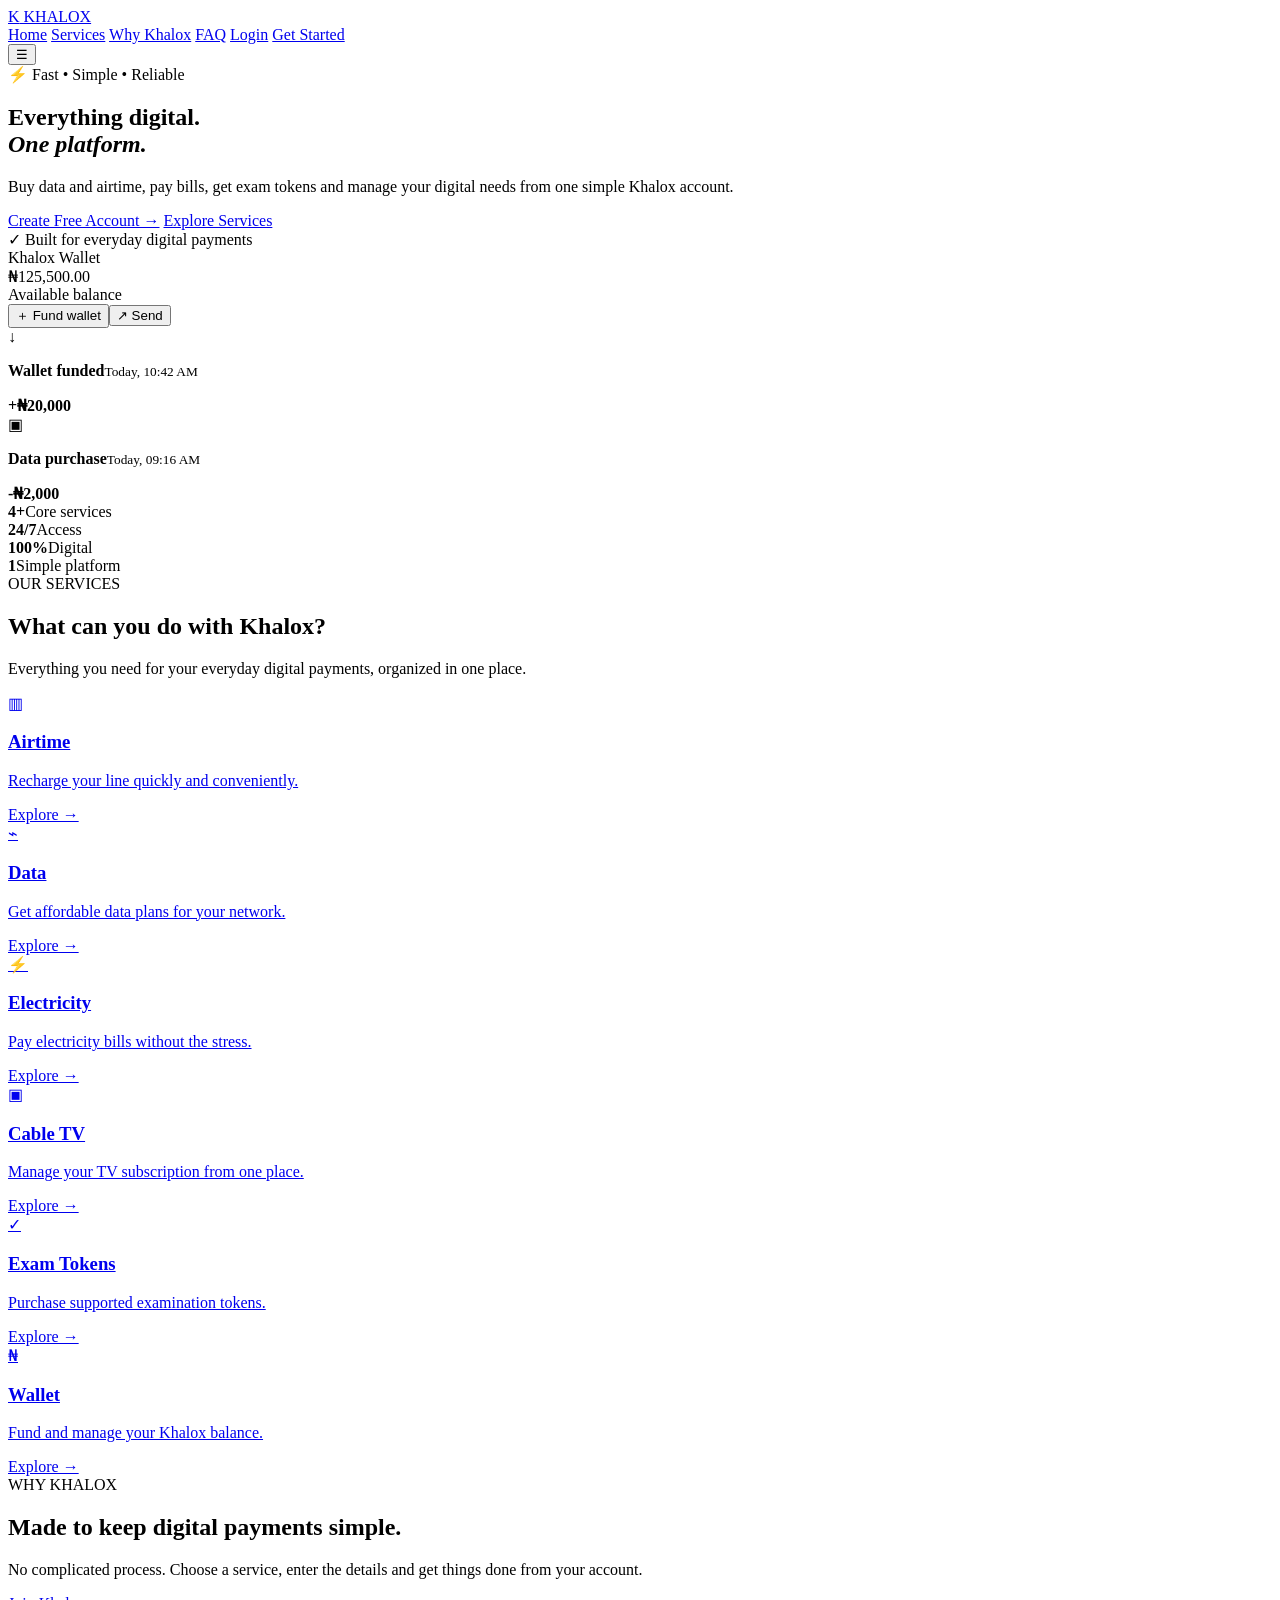
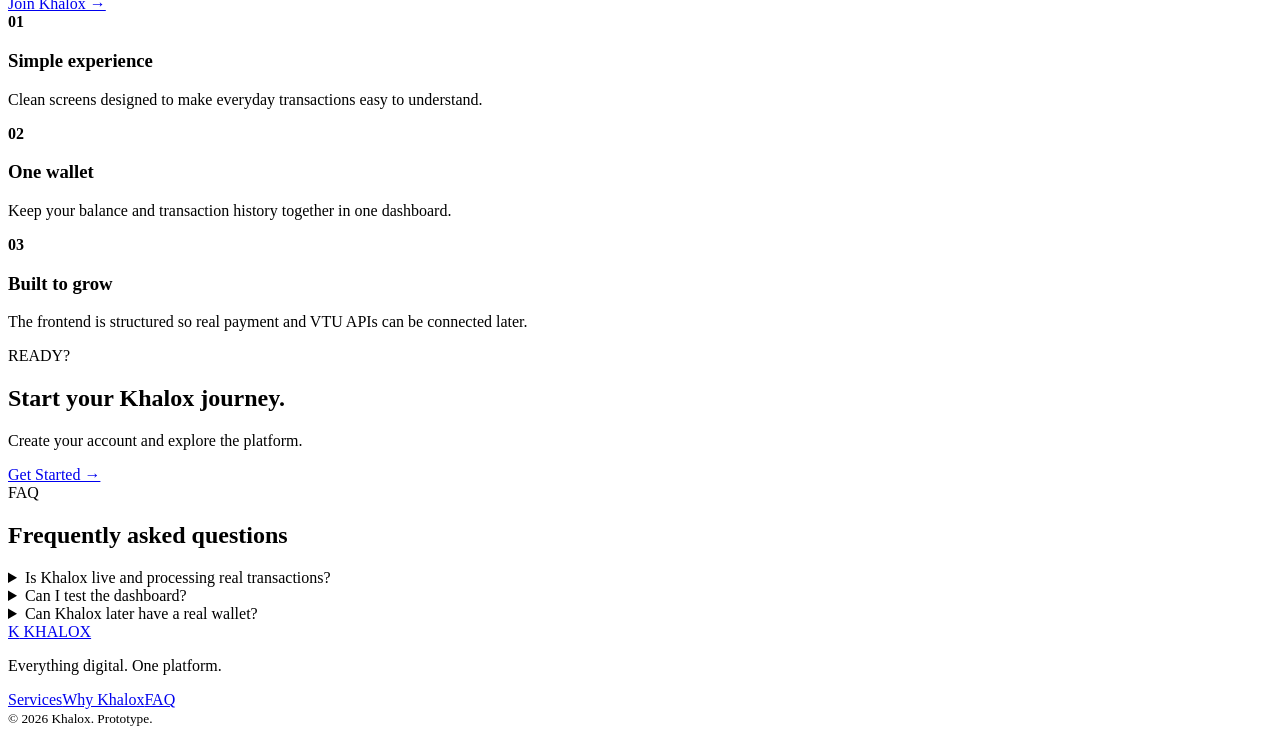
==== index.html @ ab4626c2 "Add files via upload" ====
<!DOCTYPE html>
<html lang="en">
<head>
  <meta charset="UTF-8">
  <meta name="viewport" content="width=device-width, initial-scale=1.0">
  <meta name="description" content="Khalox — digital services, airtime, data, bills and more.">
  <title>Khalox — Everything Digital. One Platform.</title>
  <link rel="stylesheet" href="css/style.css">
</head>
<body>
  <header class="navbar">
    <a class="brand" href="index.html"><span>K</span> KHALOX</a>
    <nav id="navLinks">
      <a href="#home">Home</a>
      <a href="#services">Services</a>
      <a href="#why">Why Khalox</a>
      <a href="#faq">FAQ</a>
      <a class="nav-login" href="login.html">Login</a>
      <a class="nav-btn" href="register.html">Get Started</a>
    </nav>
    <button class="menu" id="menuBtn" aria-label="Open menu">☰</button>
  </header>

  <main>
    <section class="hero" id="home">
      <div class="hero-copy">
        <div class="pill">⚡ Fast • Simple • Reliable</div>
        <h1>Everything digital.<br><em>One platform.</em></h1>
        <p>Buy data and airtime, pay bills, get exam tokens and manage your digital needs from one simple Khalox account.</p>
        <div class="hero-actions">
          <a class="primary-btn" href="register.html">Create Free Account →</a>
          <a class="secondary-btn" href="#services">Explore Services</a>
        </div>
        <div class="trust"><span>✓</span> Built for everyday digital payments</div>
      </div>
      <div class="hero-card">
        <div class="card-top"><span>Khalox Wallet</span><span class="dot"></span></div>
        <div class="balance">₦125,500.00</div>
        <div class="muted">Available balance</div>
        <div class="mini-actions"><button>＋ Fund wallet</button><button>↗ Send</button></div>
        <div class="activity">
          <div><span class="icon green">↓</span><p><b>Wallet funded</b><small>Today, 10:42 AM</small></p><strong>+₦20,000</strong></div>
          <div><span class="icon blue">▣</span><p><b>Data purchase</b><small>Today, 09:16 AM</small></p><strong>-₦2,000</strong></div>
        </div>
      </div>
    </section>

    <section class="stats">
      <div><strong>4+</strong><span>Core services</span></div>
      <div><strong>24/7</strong><span>Access</span></div>
      <div><strong>100%</strong><span>Digital</span></div>
      <div><strong>1</strong><span>Simple platform</span></div>
    </section>

    <section class="section" id="services">
      <div class="section-head"><div><span class="eyebrow">OUR SERVICES</span><h2>What can you do with Khalox?</h2></div><p>Everything you need for your everyday digital payments, organized in one place.</p></div>
      <div class="service-grid">
        <a class="service-card" href="dashboard.html"><div class="service-icon orange">▥</div><h3>Airtime</h3><p>Recharge your line quickly and conveniently.</p><span>Explore →</span></a>
        <a class="service-card" href="dashboard.html"><div class="service-icon purple">⌁</div><h3>Data</h3><p>Get affordable data plans for your network.</p><span>Explore →</span></a>
        <a class="service-card" href="dashboard.html"><div class="service-icon blue">⚡</div><h3>Electricity</h3><p>Pay electricity bills without the stress.</p><span>Explore →</span></a>
        <a class="service-card" href="dashboard.html"><div class="service-icon pink">▣</div><h3>Cable TV</h3><p>Manage your TV subscription from one place.</p><span>Explore →</span></a>
        <a class="service-card" href="dashboard.html"><div class="service-icon green">✓</div><h3>Exam Tokens</h3><p>Purchase supported examination tokens.</p><span>Explore →</span></a>
        <a class="service-card" href="dashboard.html"><div class="service-icon dark">₦</div><h3>Wallet</h3><p>Fund and manage your Khalox balance.</p><span>Explore →</span></a>
      </div>
    </section>

    <section class="why section" id="why">
      <div class="why-panel"><span class="eyebrow">WHY KHALOX</span><h2>Made to keep digital payments simple.</h2><p>No complicated process. Choose a service, enter the details and get things done from your account.</p><a class="primary-btn" href="register.html">Join Khalox →</a></div>
      <div class="features">
        <div><b>01</b><h3>Simple experience</h3><p>Clean screens designed to make everyday transactions easy to understand.</p></div>
        <div><b>02</b><h3>One wallet</h3><p>Keep your balance and transaction history together in one dashboard.</p></div>
        <div><b>03</b><h3>Built to grow</h3><p>The frontend is structured so real payment and VTU APIs can be connected later.</p></div>
      </div>
    </section>

    <section class="cta">
      <div><span class="eyebrow">READY?</span><h2>Start your Khalox journey.</h2><p>Create your account and explore the platform.</p></div>
      <a class="primary-btn" href="register.html">Get Started →</a>
    </section>

    <section class="section faq" id="faq">
      <div class="section-head"><div><span class="eyebrow">FAQ</span><h2>Frequently asked questions</h2></div></div>
      <details><summary>Is Khalox live and processing real transactions?</summary><p>This first version is a frontend prototype for GitHub Pages. Real transactions will require a backend and approved service/payment APIs.</p></details>
      <details><summary>Can I test the dashboard?</summary><p>Yes. Open the Dashboard page from the navigation or create-account buttons. The sample balance and transactions are demo data.</p></details>
      <details><summary>Can Khalox later have a real wallet?</summary><p>Yes. A secure backend/database and payment gateway can be connected in the next development phase.</p></details>
    </section>
  </main>

  <footer><div><a class="brand" href="index.html"><span>K</span> KHALOX</a><p>Everything digital. One platform.</p></div><div><a href="#services">Services</a><a href="#why">Why Khalox</a><a href="#faq">FAQ</a></div><small>© 2026 Khalox. Prototype.</small></footer>
  <script src="js/app.js"></script>
</body>
</html>
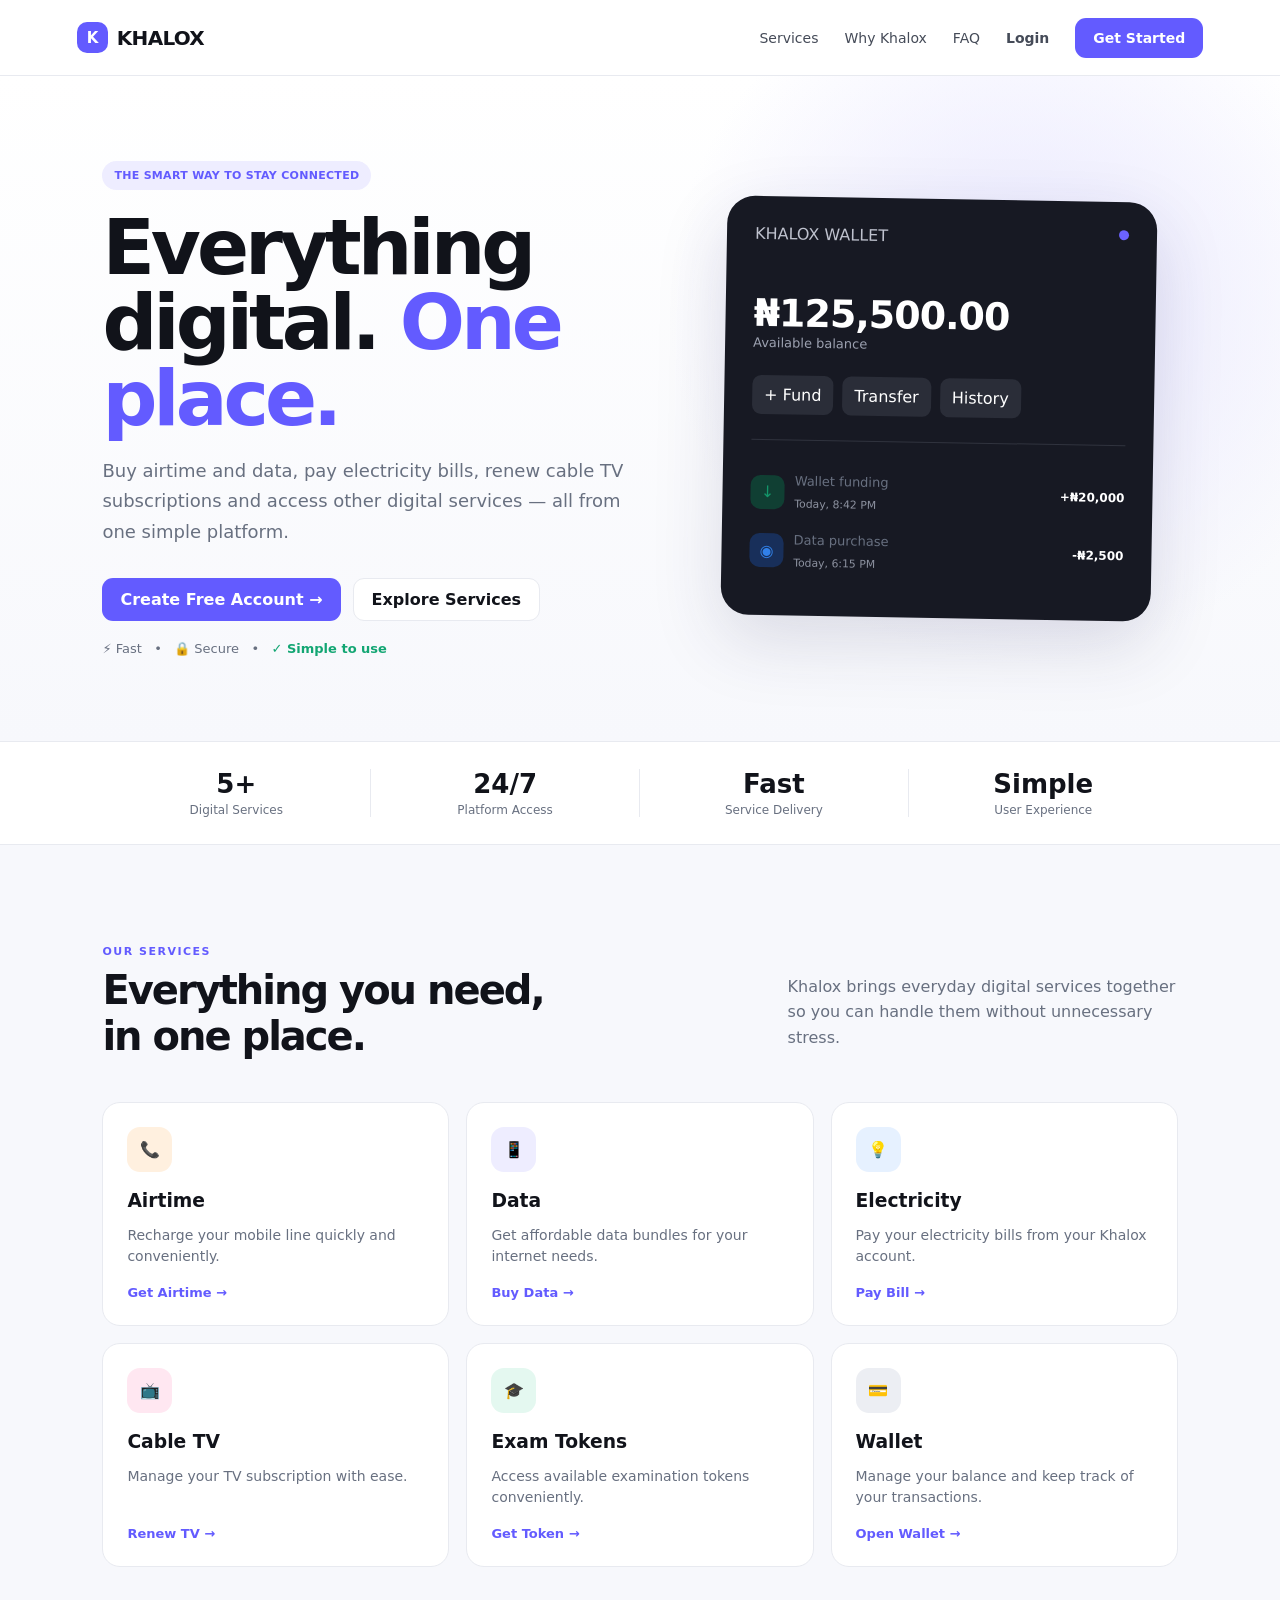
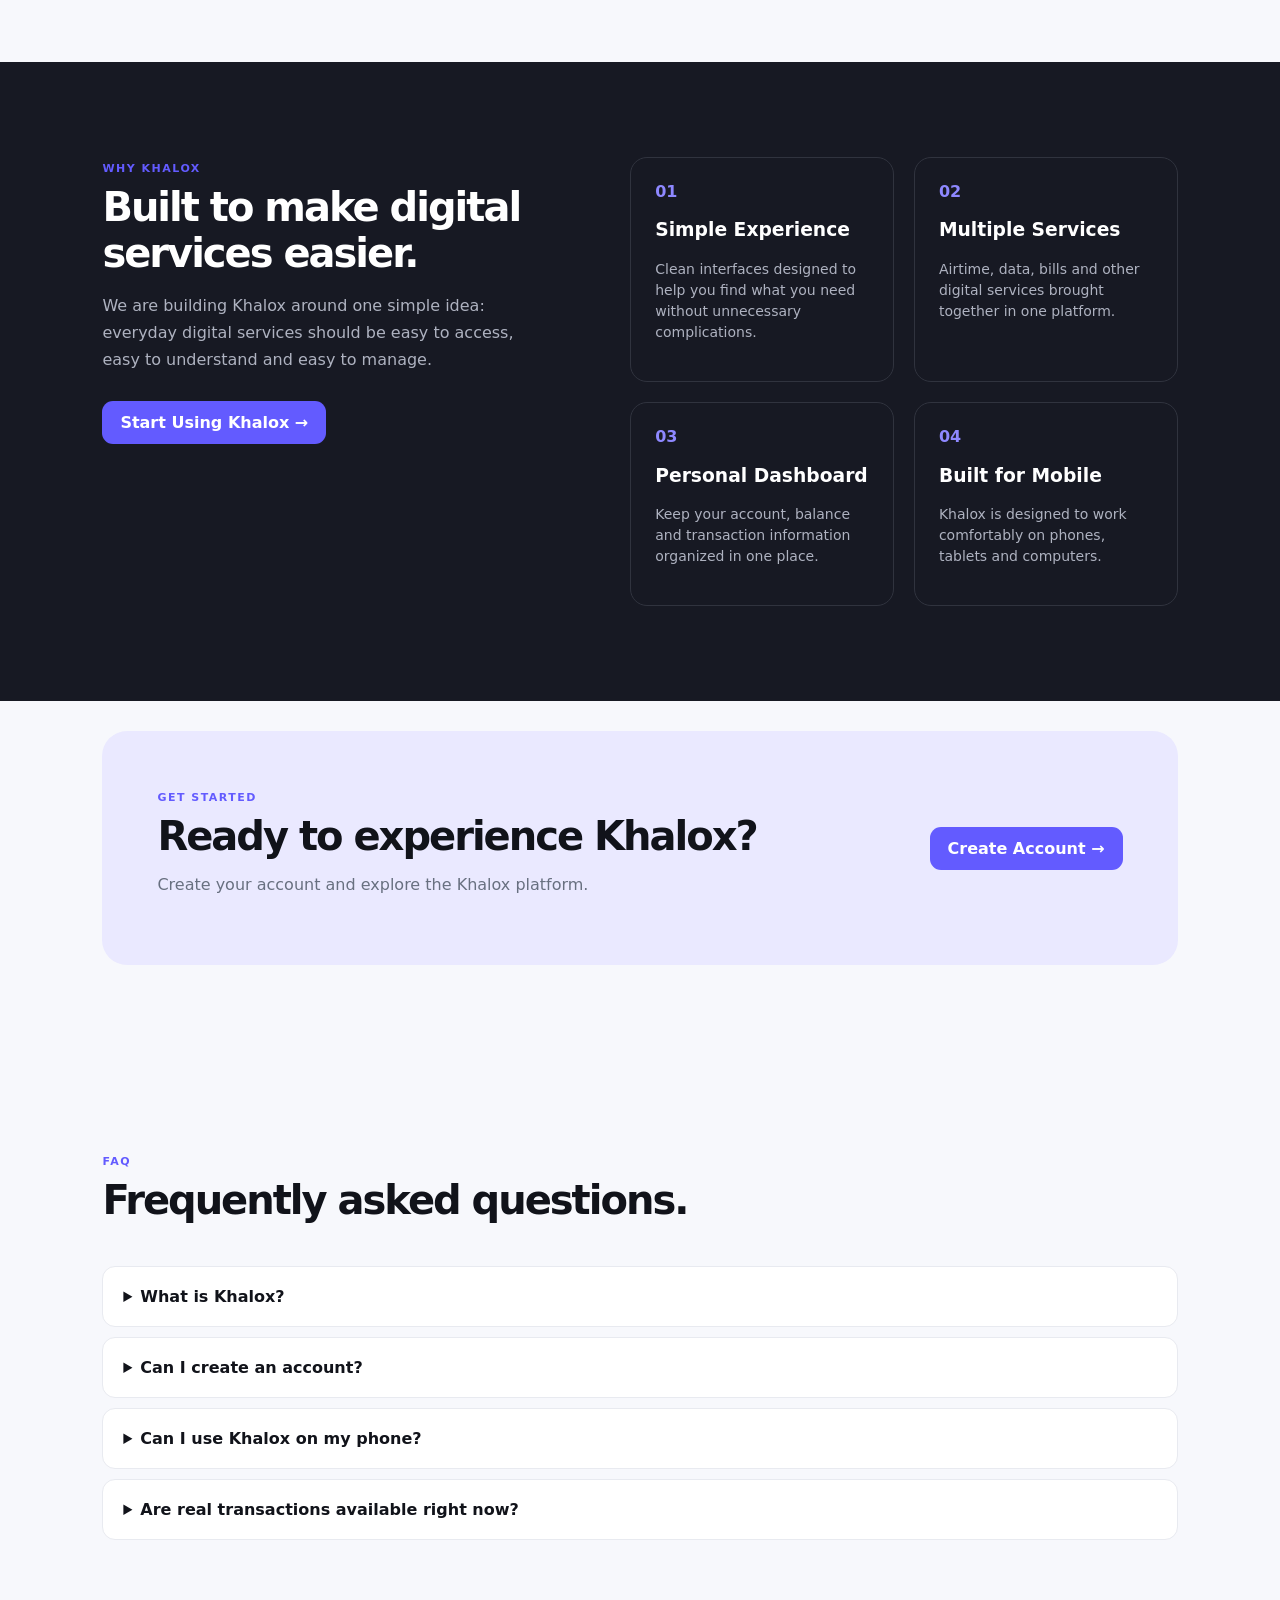
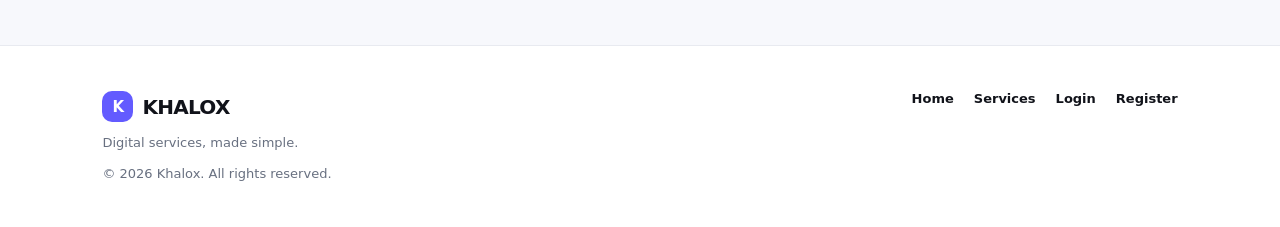
==== commit 0f6f2a66: "Revamp index.html for improved layout and content" ====
--- a/index.html
+++ b/index.html
@@ -1,92 +1,542 @@
 <!DOCTYPE html>
 <html lang="en">
 <head>
-  <meta charset="UTF-8">
-  <meta name="viewport" content="width=device-width, initial-scale=1.0">
-  <meta name="description" content="Khalox — digital services, airtime, data, bills and more.">
-  <title>Khalox — Everything Digital. One Platform.</title>
-  <link rel="stylesheet" href="css/style.css">
+    <meta charset="UTF-8">
+    <meta name="viewport" content="width=device-width, initial-scale=1.0">
+
+    <title>Khalox — Digital Services Made Simple</title>
+    <meta name="description" content="Khalox makes airtime, data, electricity, cable TV and other digital services simple and convenient.">
+
+    <link rel="stylesheet" href="css/style.css">
 </head>
+
 <body>
-  <header class="navbar">
-    <a class="brand" href="index.html"><span>K</span> KHALOX</a>
+
+<!-- NAVBAR -->
+<header class="navbar">
+
+    <a href="index.html" class="brand">
+        <span>K</span>
+        KHALOX
+    </a>
+
     <nav id="navLinks">
-      <a href="#home">Home</a>
-      <a href="#services">Services</a>
-      <a href="#why">Why Khalox</a>
-      <a href="#faq">FAQ</a>
-      <a class="nav-login" href="login.html">Login</a>
-      <a class="nav-btn" href="register.html">Get Started</a>
+        <a href="#services">Services</a>
+        <a href="#why">Why Khalox</a>
+        <a href="#faq">FAQ</a>
+        <a href="login.html" class="nav-login">Login</a>
+        <a href="register.html" class="nav-btn">Get Started</a>
     </nav>
-    <button class="menu" id="menuBtn" aria-label="Open menu">☰</button>
-  </header>
-
-  <main>
-    <section class="hero" id="home">
-      <div class="hero-copy">
-        <div class="pill">⚡ Fast • Simple • Reliable</div>
-        <h1>Everything digital.<br><em>One platform.</em></h1>
-        <p>Buy data and airtime, pay bills, get exam tokens and manage your digital needs from one simple Khalox account.</p>
+
+    <button class="menu" id="menuBtn">☰</button>
+
+</header>
+
+
+<!-- HERO -->
+<section class="hero">
+
+    <div>
+
+        <span class="pill">THE SMART WAY TO STAY CONNECTED</span>
+
+        <h1>
+            Everything digital.
+            <em>One place.</em>
+        </h1>
+
+        <p>
+            Buy airtime and data, pay electricity bills, renew cable TV
+            subscriptions and access other digital services — all from one
+            simple platform.
+        </p>
+
         <div class="hero-actions">
-          <a class="primary-btn" href="register.html">Create Free Account →</a>
-          <a class="secondary-btn" href="#services">Explore Services</a>
-        </div>
-        <div class="trust"><span>✓</span> Built for everyday digital payments</div>
-      </div>
-      <div class="hero-card">
-        <div class="card-top"><span>Khalox Wallet</span><span class="dot"></span></div>
-        <div class="balance">₦125,500.00</div>
-        <div class="muted">Available balance</div>
-        <div class="mini-actions"><button>＋ Fund wallet</button><button>↗ Send</button></div>
+
+            <a href="register.html" class="primary-btn">
+                Create Free Account →
+            </a>
+
+            <a href="#services" class="secondary-btn">
+                Explore Services
+            </a>
+
+        </div>
+
+        <div class="trust">
+            ⚡ Fast &nbsp; • &nbsp;
+            🔒 Secure &nbsp; • &nbsp;
+            <span>✓ Simple to use</span>
+        </div>
+
+    </div>
+
+
+    <!-- WALLET PREVIEW -->
+    <div class="hero-card">
+
+        <div class="card-top">
+            <span>KHALOX WALLET</span>
+            <span class="dot"></span>
+        </div>
+
+        <div class="balance">
+            ₦125,500.00
+        </div>
+
+        <div class="muted">
+            Available balance
+        </div>
+
+        <div class="mini-actions">
+
+            <button onclick="demo('Fund Wallet')">
+                + Fund
+            </button>
+
+            <button onclick="demo('Transfer')">
+                Transfer
+            </button>
+
+            <button onclick="demo('History')">
+                History
+            </button>
+
+        </div>
+
         <div class="activity">
-          <div><span class="icon green">↓</span><p><b>Wallet funded</b><small>Today, 10:42 AM</small></p><strong>+₦20,000</strong></div>
-          <div><span class="icon blue">▣</span><p><b>Data purchase</b><small>Today, 09:16 AM</small></p><strong>-₦2,000</strong></div>
-        </div>
-      </div>
-    </section>
-
-    <section class="stats">
-      <div><strong>4+</strong><span>Core services</span></div>
-      <div><strong>24/7</strong><span>Access</span></div>
-      <div><strong>100%</strong><span>Digital</span></div>
-      <div><strong>1</strong><span>Simple platform</span></div>
-    </section>
-
-    <section class="section" id="services">
-      <div class="section-head"><div><span class="eyebrow">OUR SERVICES</span><h2>What can you do with Khalox?</h2></div><p>Everything you need for your everyday digital payments, organized in one place.</p></div>
-      <div class="service-grid">
-        <a class="service-card" href="dashboard.html"><div class="service-icon orange">▥</div><h3>Airtime</h3><p>Recharge your line quickly and conveniently.</p><span>Explore →</span></a>
-        <a class="service-card" href="dashboard.html"><div class="service-icon purple">⌁</div><h3>Data</h3><p>Get affordable data plans for your network.</p><span>Explore →</span></a>
-        <a class="service-card" href="dashboard.html"><div class="service-icon blue">⚡</div><h3>Electricity</h3><p>Pay electricity bills without the stress.</p><span>Explore →</span></a>
-        <a class="service-card" href="dashboard.html"><div class="service-icon pink">▣</div><h3>Cable TV</h3><p>Manage your TV subscription from one place.</p><span>Explore →</span></a>
-        <a class="service-card" href="dashboard.html"><div class="service-icon green">✓</div><h3>Exam Tokens</h3><p>Purchase supported examination tokens.</p><span>Explore →</span></a>
-        <a class="service-card" href="dashboard.html"><div class="service-icon dark">₦</div><h3>Wallet</h3><p>Fund and manage your Khalox balance.</p><span>Explore →</span></a>
-      </div>
-    </section>
-
-    <section class="why section" id="why">
-      <div class="why-panel"><span class="eyebrow">WHY KHALOX</span><h2>Made to keep digital payments simple.</h2><p>No complicated process. Choose a service, enter the details and get things done from your account.</p><a class="primary-btn" href="register.html">Join Khalox →</a></div>
-      <div class="features">
-        <div><b>01</b><h3>Simple experience</h3><p>Clean screens designed to make everyday transactions easy to understand.</p></div>
-        <div><b>02</b><h3>One wallet</h3><p>Keep your balance and transaction history together in one dashboard.</p></div>
-        <div><b>03</b><h3>Built to grow</h3><p>The frontend is structured so real payment and VTU APIs can be connected later.</p></div>
-      </div>
-    </section>
-
-    <section class="cta">
-      <div><span class="eyebrow">READY?</span><h2>Start your Khalox journey.</h2><p>Create your account and explore the platform.</p></div>
-      <a class="primary-btn" href="register.html">Get Started →</a>
-    </section>
-
-    <section class="section faq" id="faq">
-      <div class="section-head"><div><span class="eyebrow">FAQ</span><h2>Frequently asked questions</h2></div></div>
-      <details><summary>Is Khalox live and processing real transactions?</summary><p>This first version is a frontend prototype for GitHub Pages. Real transactions will require a backend and approved service/payment APIs.</p></details>
-      <details><summary>Can I test the dashboard?</summary><p>Yes. Open the Dashboard page from the navigation or create-account buttons. The sample balance and transactions are demo data.</p></details>
-      <details><summary>Can Khalox later have a real wallet?</summary><p>Yes. A secure backend/database and payment gateway can be connected in the next development phase.</p></details>
-    </section>
-  </main>
-
-  <footer><div><a class="brand" href="index.html"><span>K</span> KHALOX</a><p>Everything digital. One platform.</p></div><div><a href="#services">Services</a><a href="#why">Why Khalox</a><a href="#faq">FAQ</a></div><small>© 2026 Khalox. Prototype.</small></footer>
-  <script src="js/app.js"></script>
+
+            <div>
+                <div class="icon green">↓</div>
+
+                <p>
+                    Wallet funding
+                    <small>Today, 8:42 PM</small>
+                </p>
+
+                <strong>+₦20,000</strong>
+            </div>
+
+            <div>
+                <div class="icon blue">◉</div>
+
+                <p>
+                    Data purchase
+                    <small>Today, 6:15 PM</small>
+                </p>
+
+                <strong>-₦2,500</strong>
+            </div>
+
+        </div>
+
+    </div>
+
+</section>
+
+
+<!-- STATS -->
+<section class="stats">
+
+    <div>
+        <strong>5+</strong>
+        <span>Digital Services</span>
+    </div>
+
+    <div>
+        <strong>24/7</strong>
+        <span>Platform Access</span>
+    </div>
+
+    <div>
+        <strong>Fast</strong>
+        <span>Service Delivery</span>
+    </div>
+
+    <div>
+        <strong>Simple</strong>
+        <span>User Experience</span>
+    </div>
+
+</section>
+
+
+<!-- SERVICES -->
+<section class="section" id="services">
+
+    <div class="section-head">
+
+        <div>
+            <span class="eyebrow">OUR SERVICES</span>
+
+            <h2>
+                Everything you need,
+                <br>
+                in one place.
+            </h2>
+        </div>
+
+        <p>
+            Khalox brings everyday digital services together so you can
+            handle them without unnecessary stress.
+        </p>
+
+    </div>
+
+
+    <div class="service-grid">
+
+        <!-- AIRTIME -->
+        <div class="service-card">
+
+            <div class="service-icon orange">
+                📞
+            </div>
+
+            <h3>Airtime</h3>
+
+            <p>
+                Recharge your mobile line quickly and conveniently.
+            </p>
+
+            <span onclick="demo('Airtime')" style="cursor:pointer">
+                Get Airtime →
+            </span>
+
+        </div>
+
+
+        <!-- DATA -->
+        <div class="service-card">
+
+            <div class="service-icon purple">
+                📱
+            </div>
+
+            <h3>Data</h3>
+
+            <p>
+                Get affordable data bundles for your internet needs.
+            </p>
+
+            <span onclick="demo('Data')" style="cursor:pointer">
+                Buy Data →
+            </span>
+
+        </div>
+
+
+        <!-- ELECTRICITY -->
+        <div class="service-card">
+
+            <div class="service-icon blue">
+                💡
+            </div>
+
+            <h3>Electricity</h3>
+
+            <p>
+                Pay your electricity bills from your Khalox account.
+            </p>
+
+            <span onclick="demo('Electricity')" style="cursor:pointer">
+                Pay Bill →
+            </span>
+
+        </div>
+
+
+        <!-- CABLE -->
+        <div class="service-card">
+
+            <div class="service-icon pink">
+                📺
+            </div>
+
+            <h3>Cable TV</h3>
+
+            <p>
+                Manage your TV subscription with ease.
+            </p>
+
+            <span onclick="demo('Cable TV')" style="cursor:pointer">
+                Renew TV →
+            </span>
+
+        </div>
+
+
+        <!-- EXAM -->
+        <div class="service-card">
+
+            <div class="service-icon green">
+                🎓
+            </div>
+
+            <h3>Exam Tokens</h3>
+
+            <p>
+                Access available examination tokens conveniently.
+            </p>
+
+            <span onclick="demo('Exam Tokens')" style="cursor:pointer">
+                Get Token →
+            </span>
+
+        </div>
+
+
+        <!-- WALLET -->
+        <div class="service-card">
+
+            <div class="service-icon dark">
+                💳
+            </div>
+
+            <h3>Wallet</h3>
+
+            <p>
+                Manage your balance and keep track of your transactions.
+            </p>
+
+            <span onclick="demo('Wallet')" style="cursor:pointer">
+                Open Wallet →
+            </span>
+
+        </div>
+
+    </div>
+
+</section>
+
+
+<!-- WHY KHALOX -->
+<section class="section why" id="why">
+
+    <div class="why-panel">
+
+        <span class="eyebrow">
+            WHY KHALOX
+        </span>
+
+        <h2>
+            Built to make
+            digital services easier.
+        </h2>
+
+        <p>
+            We are building Khalox around one simple idea:
+            everyday digital services should be easy to access,
+            easy to understand and easy to manage.
+        </p>
+
+        <a href="register.html" class="primary-btn">
+            Start Using Khalox →
+        </a>
+
+    </div>
+
+
+    <div class="features">
+
+        <div>
+
+            <b>01</b>
+
+            <h3>Simple Experience</h3>
+
+            <p>
+                Clean interfaces designed to help you find what you
+                need without unnecessary complications.
+            </p>
+
+        </div>
+
+
+        <div>
+
+            <b>02</b>
+
+            <h3>Multiple Services</h3>
+
+            <p>
+                Airtime, data, bills and other digital services
+                brought together in one platform.
+            </p>
+
+        </div>
+
+
+        <div>
+
+            <b>03</b>
+
+            <h3>Personal Dashboard</h3>
+
+            <p>
+                Keep your account, balance and transaction information
+                organized in one place.
+            </p>
+
+        </div>
+
+
+        <div>
+
+            <b>04</b>
+
+            <h3>Built for Mobile</h3>
+
+            <p>
+                Khalox is designed to work comfortably on phones,
+                tablets and computers.
+            </p>
+
+        </div>
+
+    </div>
+
+</section>
+
+
+<!-- CTA -->
+<section class="cta">
+
+    <div>
+
+        <span class="eyebrow">
+            GET STARTED
+        </span>
+
+        <h2>
+            Ready to experience Khalox?
+        </h2>
+
+        <p>
+            Create your account and explore the Khalox platform.
+        </p>
+
+    </div>
+
+    <a href="register.html" class="primary-btn">
+        Create Account →
+    </a>
+
+</section>
+
+
+<!-- FAQ -->
+<section class="section faq" id="faq">
+
+    <div class="section-head">
+
+        <div>
+            <span class="eyebrow">
+                FAQ
+            </span>
+
+            <h2>
+                Frequently asked questions.
+            </h2>
+        </div>
+
+    </div>
+
+
+    <details>
+
+        <summary>
+            What is Khalox?
+        </summary>
+
+        <p>
+            Khalox is a digital-services platform designed to bring
+            services such as airtime, data, electricity and cable TV
+            into one convenient place.
+        </p>
+
+    </details>
+
+
+    <details>
+
+        <summary>
+            Can I create an account?
+        </summary>
+
+        <p>
+            Yes. You can create a Khalox account through the
+            registration page.
+        </p>
+
+    </details>
+
+
+    <details>
+
+        <summary>
+            Can I use Khalox on my phone?
+        </summary>
+
+        <p>
+            Yes. The Khalox interface is designed to be responsive
+            and work across mobile devices and computers.
+        </p>
+
+    </details>
+
+
+    <details>
+
+        <summary>
+            Are real transactions available right now?
+        </summary>
+
+        <p>
+            The current GitHub Pages version is a frontend prototype.
+            Real payments, wallet operations and service APIs will
+            require a secure backend.
+        </p>
+
+    </details>
+
+</section>
+
+
+<!-- FOOTER -->
+<footer>
+
+    <div>
+
+        <a href="index.html" class="brand">
+            <span>K</span>
+            KHALOX
+        </a>
+
+        <p>
+            Digital services, made simple.
+        </p>
+
+        <small>
+            © 2026 Khalox. All rights reserved.
+        </small>
+
+    </div>
+
+
+    <div>
+
+        <a href="index.html">Home</a>
+        <a href="#services">Services</a>
+        <a href="login.html">Login</a>
+        <a href="register.html">Register</a>
+
+    </div>
+
+</footer>
+
+
+<script src="js/app.js"></script>
+
 </body>
-</html>+</html>
--- a/css/style.css
+++ b/css/style.css
@@ -0,0 +1,182 @@
+:root{--bg:#f7f8fc;--ink:#11131a;--muted:#687080;--line:#e8eaf0;--primary:#635bff;--dark:#171923;--card:#fff;--green:#13a673}
+*{box-sizing:border-box}
+html{scroll-behavior:smooth}
+body{margin:0;font-family:Inter,ui-sans-serif,system-ui,-apple-system,Segoe UI,Roboto,Arial,sans-serif;color:var(--ink);background:var(--bg)}
+a{text-decoration:none;color:inherit}
+button,input{font:inherit}
+
+.navbar{height:76px;background:#fff;border-bottom:1px solid var(--line);display:flex;align-items:center;justify-content:space-between;padding:0 6%;position:sticky;top:0;z-index:20}
+.brand{font-weight:900;letter-spacing:-.7px;font-size:20px;display:flex;align-items:center;gap:9px}
+.brand span{display:grid;place-items:center;width:31px;height:31px;border-radius:10px;background:var(--primary);color:white;font-size:15px}
+.navbar nav{display:flex;align-items:center;gap:26px;font-size:14px;color:#454b58}
+.nav-login{font-weight:700}
+.nav-btn,.primary-btn{background:var(--primary);color:white;padding:12px 18px;border-radius:11px;font-weight:800;border:0;cursor:pointer;display:inline-block}
+.menu{display:none;border:0;background:none;font-size:25px}
+
+.hero{min-height:610px;padding:85px 8%;display:grid;grid-template-columns:1.05fr .95fr;gap:70px;align-items:center;background:radial-gradient(circle at 80% 35%,#e8e7ff,transparent 32%),linear-gradient(180deg,#fff,#f7f8fc)}
+.pill,.eyebrow{font-size:11px;font-weight:900;letter-spacing:1.5px;color:var(--primary)}
+.pill{display:inline-block;background:#eeedff;padding:8px 12px;border-radius:99px;letter-spacing:.3px}
+.hero h1{font-size:clamp(46px,6vw,78px);line-height:.98;letter-spacing:-4px;margin:20px 0}
+.hero h1 em{font-style:normal;color:var(--primary)}
+.hero p{font-size:18px;line-height:1.7;color:var(--muted);max-width:590px}
+.hero-actions{display:flex;gap:12px;margin:30px 0 20px;flex-wrap:wrap}
+.secondary-btn{padding:11px 18px;border:1px solid var(--line);background:#fff;border-radius:11px;font-weight:800;display:inline-block}
+.trust{font-size:13px;color:var(--muted)}
+.trust span{color:var(--green);font-weight:900}
+
+.hero-card{background:#171923;color:#fff;border-radius:28px;padding:28px;box-shadow:0 25px 70px #27265b25;max-width:430px;justify-self:center;width:100%;transform:rotate(1deg)}
+.card-top{display:flex;justify-content:space-between;color:#bfc2ce}
+.dot{width:10px;height:10px;border-radius:50%;background:#6b62ff}
+.balance{font-size:38px;font-weight:900;margin-top:48px;letter-spacing:-1px}
+.muted{color:#9ca1b0;font-size:13px}
+.mini-actions{display:flex;gap:9px;margin:25px 0}
+.mini-actions button{background:#2a2d38;border:0;color:#fff;padding:10px 12px;border-radius:9px}
+.activity{border-top:1px solid #30333e;padding-top:15px}
+.activity>div{display:flex;align-items:center;gap:10px;margin:15px 0}
+.activity p{flex:1;margin:0;font-size:13px}
+.activity small{display:block;color:#8d92a0;margin-top:3px}
+.activity strong{font-size:12px}
+.icon{width:34px;height:34px;border-radius:10px;display:grid;place-items:center}
+.icon.green{background:#103f33}
+.icon.blue{background:#182f5a}
+
+.stats{display:grid;grid-template-columns:repeat(4,1fr);background:#fff;border-block:1px solid var(--line);padding:27px 8%}
+.stats div{display:flex;flex-direction:column;align-items:center;border-right:1px solid var(--line)}
+.stats div:last-child{border:0}
+.stats strong{font-size:26px}
+.stats span{font-size:12px;color:var(--muted);margin-top:4px}
+
+.section{padding:95px 8%}
+.section-head{display:flex;justify-content:space-between;gap:30px;align-items:end;margin-bottom:35px}
+.section-head h2,.why h2,.cta h2{font-size:40px;letter-spacing:-2px;margin:8px 0}
+.section-head p{max-width:390px;color:var(--muted);line-height:1.6}
+
+.service-grid{display:grid;grid-template-columns:repeat(3,1fr);gap:17px}
+.service-card{background:#fff;border:1px solid var(--line);border-radius:18px;padding:24px;transition:.2s}
+.service-card:hover{transform:translateY(-4px);box-shadow:0 15px 40px #0000000b}
+.service-card h3{margin:18px 0 7px}
+.service-card p{color:var(--muted);line-height:1.5;font-size:14px;min-height:43px}
+.service-card span{font-size:13px;font-weight:800;color:var(--primary)}
+.service-icon{width:45px;height:45px;border-radius:13px;display:grid;place-items:center;font-weight:900}
+.orange{background:#fff0df;color:#ee8b20}
+.purple{background:#eeedff;color:#635bff}
+.blue{background:#e6f1ff;color:#3180e8}
+.pink{background:#ffe7f1;color:#df4d86}
+.green{background:#e4f8f0;color:#13966a}
+.dark{background:#eceef3;color:#171923}
+
+.why{background:#171923;color:#fff;display:grid;grid-template-columns:.9fr 1.1fr;gap:80px}
+.why-panel p{color:#aeb2c0;line-height:1.7;max-width:480px;margin-bottom:28px}
+.features{display:grid;grid-template-columns:1fr 1fr;gap:20px}
+.features div{border:1px solid #30333e;padding:24px;border-radius:17px}
+.features b{color:#8e88ff}
+.features p{color:#aeb2c0;line-height:1.5;font-size:14px}
+
+.cta{margin:30px 8% 90px;padding:55px;border-radius:25px;background:#eae9ff;display:flex;justify-content:space-between;align-items:center;gap:20px}
+.cta p{color:var(--muted)}
+
+.faq details{background:#fff;border:1px solid var(--line);padding:20px;border-radius:13px;margin:10px 0}
+.faq summary{font-weight:800;cursor:pointer}
+.faq details p{color:var(--muted);line-height:1.6}
+
+footer{background:#fff;border-top:1px solid var(--line);padding:45px 8%;display:flex;justify-content:space-between;gap:30px;flex-wrap:wrap}
+footer p,footer small{color:var(--muted);font-size:13px}
+footer>div:nth-child(2){display:flex;gap:20px;font-size:13px;font-weight:700}
+
+.auth-body{min-height:100vh;background:linear-gradient(135deg,#f7f8fc,#ecebff)}
+.auth-brand{position:absolute;top:28px;left:6%}
+.auth-wrap{min-height:100vh;display:grid;place-items:center;padding:80px 20px}
+.auth-card{width:min(440px,100%);background:#fff;border:1px solid var(--line);border-radius:22px;padding:35px;box-shadow:0 20px 70px #0000000c}
+.auth-card h1{font-size:34px;letter-spacing:-1.5px;margin:8px 0}
+.auth-card>p{color:var(--muted);line-height:1.5}
+.auth-card form{margin-top:25px}
+.auth-card label{display:block;font-size:13px;font-weight:800;margin:15px 0}
+.auth-card input{width:100%;padding:13px;border:1px solid #dfe2ea;border-radius:10px;margin-top:7px;outline:0}
+.auth-card input:focus{border-color:var(--primary)}
+.form-row{display:flex!important;justify-content:space-between;align-items:center;font-weight:500!important}
+.form-row a,.auth-bottom a{color:var(--primary);font-weight:800}
+.check{display:flex!important;align-items:center;gap:6px;white-space:nowrap}
+.check input{width:auto!important;margin:0!important}
+.full{width:100%;text-align:center}
+.or{text-align:center;color:var(--muted);font-size:12px;margin:15px 0}
+.auth-bottom{text-align:center;font-size:13px}
+
+.dashboard-body{display:flex;background:#f6f7fb}
+.sidebar{position:fixed;width:235px;height:100vh;background:#171923;color:#fff;padding:27px 20px;display:flex;flex-direction:column}
+.sidebar nav{display:grid;gap:7px;margin-top:45px}
+.sidebar nav a{padding:12px;border-radius:10px;color:#aeb2c0;font-size:13px}
+.sidebar nav a.active,.sidebar nav a:hover{background:#292c38;color:#fff}
+.side-exit{margin-top:auto;color:#9ca1b0;font-size:13px}
+.dash-main{margin-left:235px;padding:45px 5%;width:calc(100% - 235px)}
+.dash-header{display:flex;justify-content:space-between;align-items:center;margin-bottom:30px}
+.dash-header h1{margin:6px 0;font-size:31px;letter-spacing:-1.5px}
+.dash-header p{margin:0;color:var(--muted)}
+.user-chip{background:#fff;border:1px solid var(--line);padding:8px 13px;border-radius:30px;font-weight:900}
+.user-chip span{font-weight:600;margin-left:7px}
+
+.dash-grid{display:grid;grid-template-columns:1.4fr 1fr;gap:17px}
+.dash-balance,.quick,.dash-section{background:#fff;border:1px solid var(--line);border-radius:18px;padding:24px}
+.dash-balance{background:#171923;color:#fff}
+.dash-balance>span,.quick>span{font-size:10px;letter-spacing:1.3px;font-weight:900;color:#9ca1b0}
+.dash-balance strong{display:block;font-size:40px;margin:12px 0 25px}
+.dash-balance button{background:#292c38;color:#fff;border:0;padding:10px 13px;border-radius:9px;margin-right:7px}
+.quick{display:grid;grid-template-columns:1fr 1fr;gap:10px}
+.quick span{grid-column:1/-1}
+.quick a{background:#f5f5f9;padding:12px;border-radius:10px;font-size:12px;font-weight:800}
+
+.dash-section{margin-top:17px}
+.dash-title{display:flex;justify-content:space-between;align-items:center;margin-bottom:17px}
+.dash-title h2{margin:0;font-size:19px}
+.dash-title a,.dash-title span{font-size:12px;color:var(--primary);font-weight:800}
+.dash-services{display:grid;grid-template-columns:repeat(5,1fr);gap:10px}
+.dash-services button{background:#f7f7fa;border:1px solid #eceef3;border-radius:13px;padding:17px;text-align:left;cursor:pointer}
+.dash-services button>b,.dash-services button>small{display:block;margin-top:8px}
+.dash-services button>small{color:var(--muted)}
+
+.table-wrap{overflow:auto}
+table{width:100%;border-collapse:collapse;font-size:13px}
+th,td{text-align:left;padding:15px;border-bottom:1px solid var(--line);white-space:nowrap}
+th{font-size:10px;color:var(--muted);letter-spacing:1px}
+.status{padding:5px 8px;border-radius:20px;font-size:10px;font-weight:900}
+.status.success{background:#e4f8f0;color:#138a63}
+
+.referral{display:flex;justify-content:space-between;align-items:center}
+.referral p{color:var(--muted)}
+.referral button{background:var(--primary);color:#fff;border:0;border-radius:10px;padding:12px;font-weight:800}
+
+@media(max-width:850px){
+.navbar nav{display:none}
+.menu{display:block}
+.hero{grid-template-columns:1fr;padding:65px 6%;gap:30px}
+.hero h1{letter-spacing:-2px}
+.hero-card{transform:none}
+.stats{grid-template-columns:1fr 1fr;gap:20px}
+.stats div:nth-child(2){border:0}
+.section{padding:65px 6%}
+.section-head{display:block}
+.service-grid{grid-template-columns:1fr 1fr}
+.why{grid-template-columns:1fr;padding:65px 6%;gap:35px}
+.cta{margin:20px 6% 60px;display:block;padding:35px}
+.sidebar{position:static;width:100%;height:auto}
+.dashboard-body{display:block}
+.sidebar nav{display:none}
+.side-exit{display:none}
+.dash-main{margin:0;width:100%;padding:30px 5%}
+.dash-grid{grid-template-columns:1fr}
+.dash-services{grid-template-columns:repeat(2,1fr)}
+.dash-header{align-items:flex-start}
+.user-chip{display:none}
+.referral{display:block}
+}
+
+@media(max-width:520px){
+.hero h1{font-size:47px}
+.service-grid{grid-template-columns:1fr}
+.features{grid-template-columns:1fr}
+.stats{padding:25px 5%}
+.stats div{border:0}
+.section-head h2,.why h2,.cta h2{font-size:32px}
+.auth-card{padding:25px}
+.dash-services{grid-template-columns:1fr 1fr}
+.navbar{padding:0 5%}
+      }
